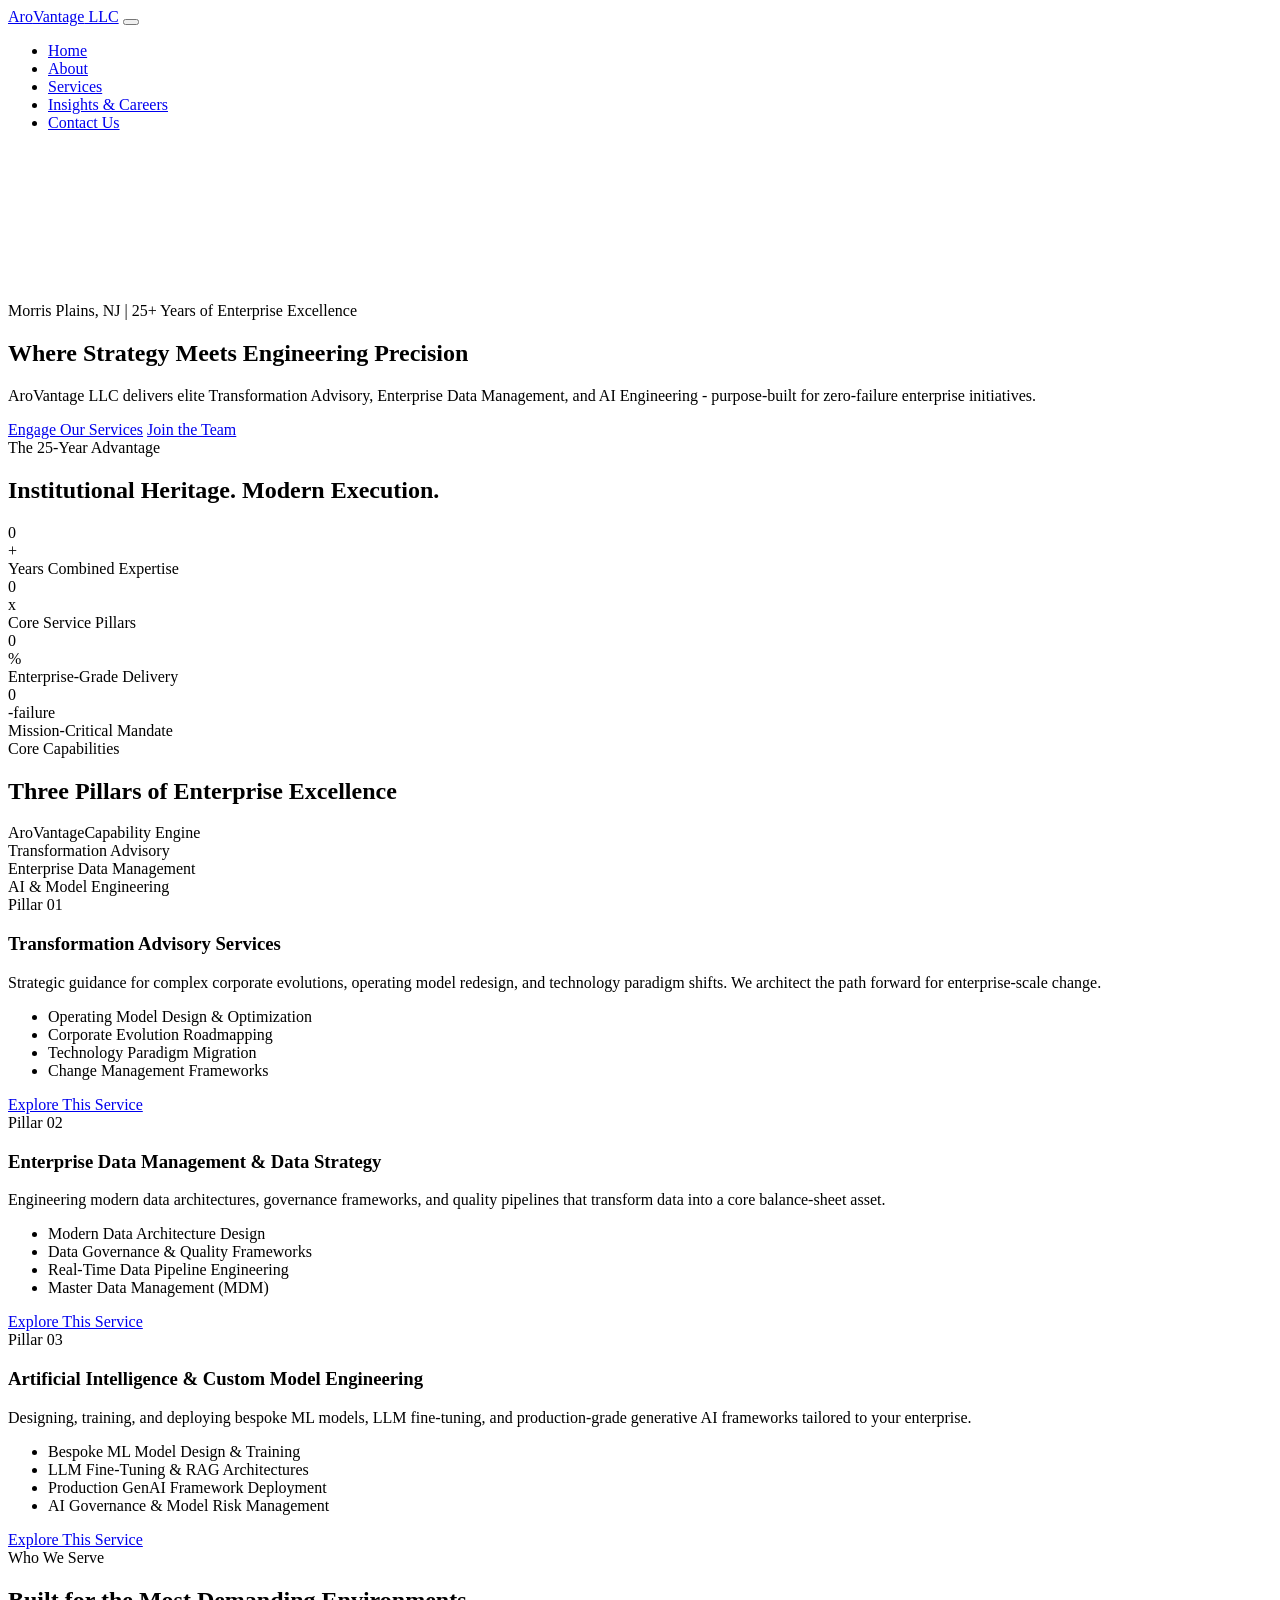
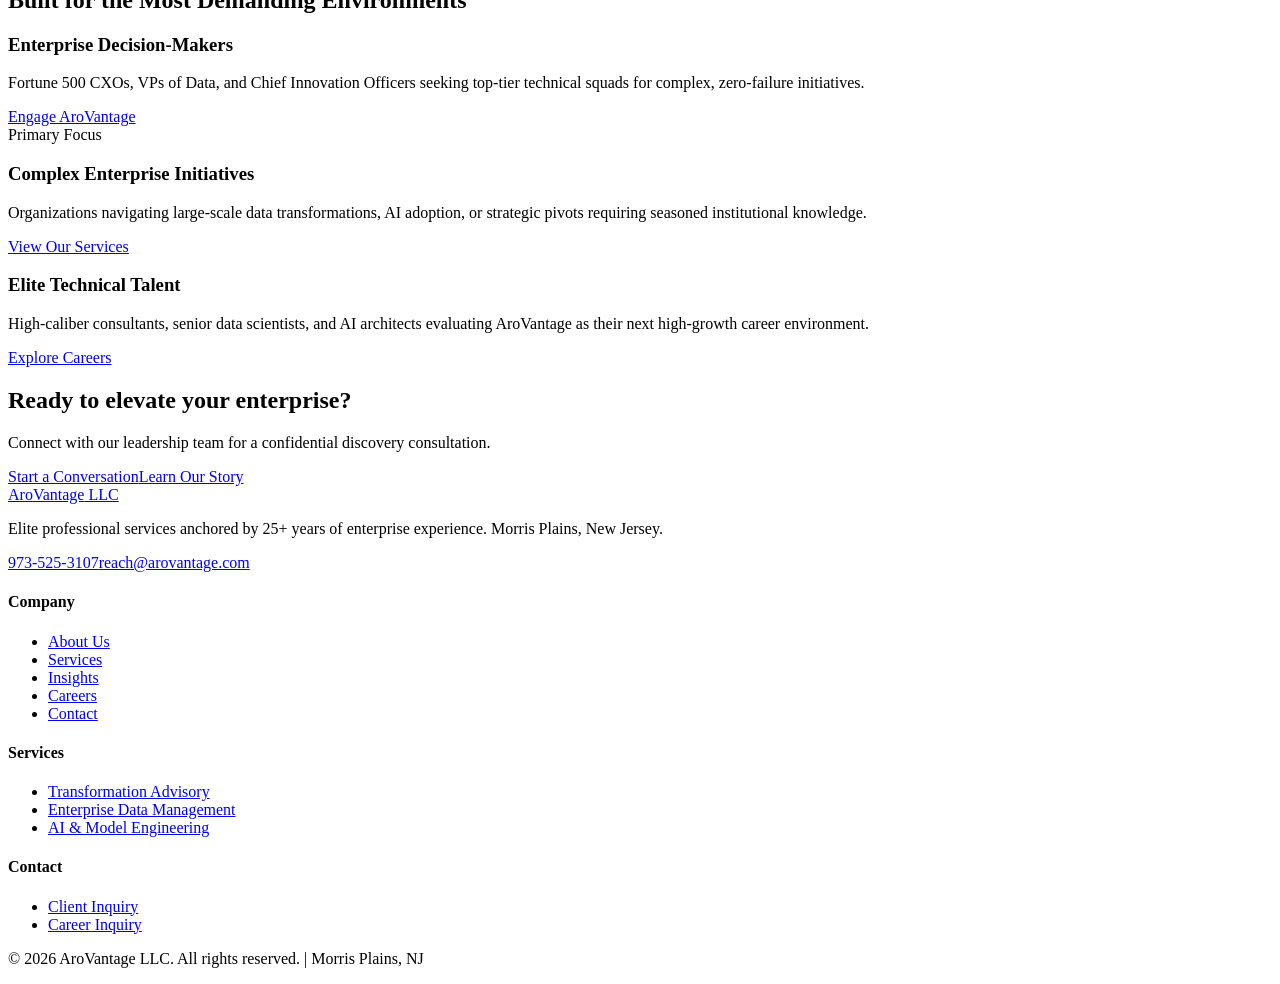
==== index.html @ 5c1a6169 "Create index.html" ====
<!DOCTYPE html>
<html lang="en">
<head>
<meta charset="UTF-8"/>
<meta name="viewport" content="width=device-width,initial-scale=1.0"/>
<title>AroVantage LLC | Transformation Advisory - Data Strategy - AI Engineering</title>
<meta name="description" content="AroVantage LLC - Elite professional services firm in Morris Plains, NJ. Transformation Advisory, Enterprise Data Management, and AI Engineering with 25+ years expertise."/>
<script type="application/ld+json">{"@context":"https://schema.org","@type":"ProfessionalService","name":"AroVantage LLC","url":"https://arovantage.com","telephone":"+1-973-525-3107","email":"reach@arovantage.com","address":{"@type":"PostalAddress","addressLocality":"Morris Plains","addressRegion":"NJ","addressCountry":"US"}}</script>
<link rel="preconnect" href="https://fonts.googleapis.com"/>
<link href="https://fonts.googleapis.com/css2?family=Inter:wght@300;400;500;600;700;800;900&family=Roboto:wght@300;400;500&display=swap" rel="stylesheet"/>
<link rel="stylesheet" href="css/style.css"/>
<link rel="stylesheet" href="css/animations.css"/>
</head>
<body>
<nav class="navbar" id="navbar">
<div class="nav-container">
<a href="index.html" class="nav-logo"><span class="logo-aro">Aro</span><span class="logo-vantage">Vantage</span><span class="logo-llc"> LLC</span></a>
<button class="nav-toggle" id="navToggle"><span></span><span></span><span></span></button>
<ul class="nav-menu" id="navMenu">
<li><a href="index.html" class="nav-link active">Home</a></li>
<li><a href="about.html" class="nav-link">About</a></li>
<li><a href="services.html" class="nav-link">Services</a></li>
<li><a href="insights.html" class="nav-link">Insights &amp; Careers</a></li>
<li><a href="contact.html" class="nav-link nav-cta">Contact Us</a></li>
</ul>
</div>
</nav>
<section class="hero" id="hero">
<canvas id="heroCanvas"></canvas>
<div class="hero-content">
<div class="hero-badge fade-in-up">Morris Plains, NJ | 25+ Years of Enterprise Excellence</div>
<h1 class="hero-title fade-in-up delay-1">Where <span class="accent">Strategy</span> Meets <span class="accent">Engineering</span> Precision</h1>
<p class="hero-subtitle fade-in-up delay-2">AroVantage LLC delivers elite Transformation Advisory, Enterprise Data Management, and AI Engineering - purpose-built for zero-failure enterprise initiatives.</p>
<div class="hero-ctas fade-in-up delay-3">
<a href="contact.html?type=client" class="btn btn-primary">Engage Our Services</a>
<a href="insights.html#careers" class="btn btn-secondary">Join the Team</a>
</div>
</div>
</section>
<section class="pedigree section-pad">
<div class="container">
<div class="section-label fade-in-up">The 25-Year Advantage</div>
<h2 class="section-title fade-in-up delay-1">Institutional Heritage. Modern Execution.</h2>
<div class="pedigree-grid">
<div class="pedigree-card fade-in-up delay-1"><div class="pedigree-number" data-target="25">0</div><div class="pedigree-unit">+</div><div class="pedigree-label">Years Combined Expertise</div></div>
<div class="pedigree-card fade-in-up delay-2"><div class="pedigree-number" data-target="3">0</div><div class="pedigree-unit">x</div><div class="pedigree-label">Core Service Pillars</div></div>
<div class="pedigree-card fade-in-up delay-3"><div class="pedigree-number" data-target="100">0</div><div class="pedigree-unit">%</div><div class="pedigree-label">Enterprise-Grade Delivery</div></div>
<div class="pedigree-card fade-in-up delay-4"><div class="pedigree-number" data-target="0">0</div><div class="pedigree-unit">-failure</div><div class="pedigree-label">Mission-Critical Mandate</div></div>
</div>
</div>
</section>
<section class="capability section-pad">
<div class="container">
<div class="section-label fade-in-up">Core Capabilities</div>
<h2 class="section-title fade-in-up delay-1">Three Pillars of <span class="accent">Enterprise Excellence</span></h2>
<div class="capability-wrapper">
<div class="capability-wheel" id="capabilityWheel">
<div class="wheel-center"><div class="wheel-center-text"><span class="wheel-center-label">AroVantage</span><span class="wheel-center-sub">Capability Engine</span></div></div>
<div class="wheel-segment" data-service="advisory"><div class="segment-label">Transformation Advisory</div></div>
<div class="wheel-segment" data-service="edm"><div class="segment-label">Enterprise Data Management</div></div>
<div class="wheel-segment" data-service="ai"><div class="segment-label">AI &amp; Model Engineering</div></div>
</div>
<div class="capability-details" id="capabilityDetails">
<div class="capability-detail active" data-service="advisory">
<div class="detail-tag">Pillar 01</div>
<h3>Transformation Advisory Services</h3>
<p>Strategic guidance for complex corporate evolutions, operating model redesign, and technology paradigm shifts. We architect the path forward for enterprise-scale change.</p>
<ul class="detail-list"><li>Operating Model Design &amp; Optimization</li><li>Corporate Evolution Roadmapping</li><li>Technology Paradigm Migration</li><li>Change Management Frameworks</li></ul>
<a href="services.html#advisory" class="detail-link">Explore This Service</a>
</div>
<div class="capability-detail" data-service="edm">
<div class="detail-tag">Pillar 02</div>
<h3>Enterprise Data Management &amp; Data Strategy</h3>
<p>Engineering modern data architectures, governance frameworks, and quality pipelines that transform data into a core balance-sheet asset.</p>
<ul class="detail-list"><li>Modern Data Architecture Design</li><li>Data Governance &amp; Quality Frameworks</li><li>Real-Time Data Pipeline Engineering</li><li>Master Data Management (MDM)</li></ul>
<a href="services.html#edm" class="detail-link">Explore This Service</a>
</div>
<div class="capability-detail" data-service="ai">
<div class="detail-tag">Pillar 03</div>
<h3>Artificial Intelligence &amp; Custom Model Engineering</h3>
<p>Designing, training, and deploying bespoke ML models, LLM fine-tuning, and production-grade generative AI frameworks tailored to your enterprise.</p>
<ul class="detail-list"><li>Bespoke ML Model Design &amp; Training</li><li>LLM Fine-Tuning &amp; RAG Architectures</li><li>Production GenAI Framework Deployment</li><li>AI Governance &amp; Model Risk Management</li></ul>
<a href="services.html#ai" class="detail-link">Explore This Service</a>
</div>
</div>
</div>
</div>
</section>
<section class="audience section-pad bg-dark">
<div class="container">
<div class="section-label light fade-in-up">Who We Serve</div>
<h2 class="section-title light fade-in-up delay-1">Built for the <span class="accent">Most Demanding</span> Environments</h2>
<div class="audience-grid">
<div class="audience-card fade-in-up delay-1"><h3>Enterprise Decision-Makers</h3><p>Fortune 500 CXOs, VPs of Data, and Chief Innovation Officers seeking top-tier technical squads for complex, zero-failure initiatives.</p><a href="contact.html?type=client" class="audience-link">Engage AroVantage</a></div>
<div class="audience-card featured fade-in-up delay-2"><div class="audience-badge">Primary Focus</div><h3>Complex Enterprise Initiatives</h3><p>Organizations navigating large-scale data transformations, AI adoption, or strategic pivots requiring seasoned institutional knowledge.</p><a href="services.html" class="audience-link">View Our Services</a></div>
<div class="audience-card fade-in-up delay-3"><h3>Elite Technical Talent</h3><p>High-caliber consultants, senior data scientists, and AI architects evaluating AroVantage as their next high-growth career environment.</p><a href="insights.html#careers" class="audience-link">Explore Careers</a></div>
</div>
</div>
</section>
<section class="cta-banner section-pad">
<div class="container">
<div class="cta-inner fade-in-up">
<div class="cta-text"><h2>Ready to elevate your enterprise?</h2><p>Connect with our leadership team for a confidential discovery consultation.</p></div>
<div class="cta-actions"><a href="contact.html" class="btn btn-primary">Start a Conversation</a><a href="about.html" class="btn btn-outline">Learn Our Story</a></div>
</div>
</div>
</section>
<footer class="footer">
<div class="container">
<div class="footer-grid">
<div class="footer-brand"><a href="index.html" class="nav-logo"><span class="logo-aro">Aro</span><span class="logo-vantage">Vantage</span><span class="logo-llc"> LLC</span></a><p>Elite professional services anchored by 25+ years of enterprise experience. Morris Plains, New Jersey.</p><div class="footer-contact"><a href="tel:+19735253107">973-525-3107</a><a href="mailto:reach@arovantage.com">reach@arovantage.com</a></div></div>
<div class="footer-nav"><h4>Company</h4><ul><li><a href="about.html">About Us</a></li><li><a href="services.html">Services</a></li><li><a href="insights.html">Insights</a></li><li><a href="insights.html#careers">Careers</a></li><li><a href="contact.html">Contact</a></li></ul></div>
<div class="footer-nav"><h4>Services</h4><ul><li><a href="services.html#advisory">Transformation Advisory</a></li><li><a href="services.html#edm">Enterprise Data Management</a></li><li><a href="services.html#ai">AI &amp; Model Engineering</a></li></ul></div>
<div class="footer-nav"><h4>Contact</h4><ul><li><a href="contact.html?type=client">Client Inquiry</a></li><li><a href="contact.html?type=career">Career Inquiry</a></li></ul></div>
</div>
<div class="footer-bottom"><p>&copy; 2026 AroVantage LLC. All rights reserved. | Morris Plains, NJ</p></div>
</div>
</footer>
<script src="js/canvas.js"></script>
<script src="js/main.js"></script>
</body>
</html>
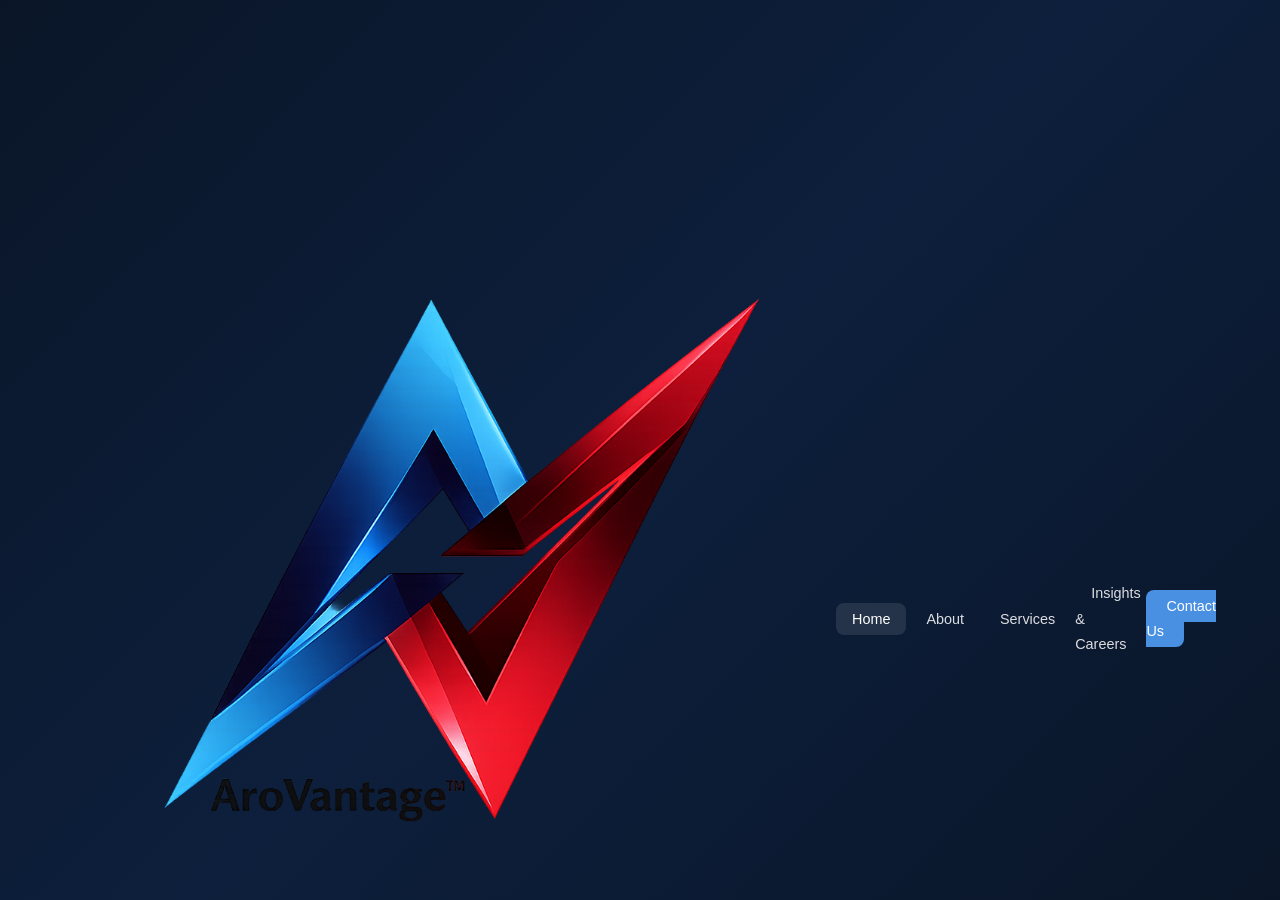
==== commit 1164e440: "Update index.html Add logo to header, remove LLC from nav" ====
--- a/index.html
+++ b/index.html
@@ -14,7 +14,7 @@
 <body>
 <nav class="navbar" id="navbar">
 <div class="nav-container">
-<a href="index.html" class="nav-logo"><span class="logo-aro">Aro</span><span class="logo-vantage">Vantage</span><span class="logo-llc"> LLC</span></a>
+<a href="index.html" class="nav-logo"><img src="logo.png" alt="AroVantage" class="nav-logo-img"><span class="logo-aro">Aro</span><span class="logo-vantage">Vantage</span></a>
 <button class="nav-toggle" id="navToggle"><span></span><span></span><span></span></button>
 <ul class="nav-menu" id="navMenu">
 <li><a href="index.html" class="nav-link active">Home</a></li>
@@ -34,89 +34,3 @@
 <div class="hero-ctas fade-in-up delay-3">
 <a href="contact.html?type=client" class="btn btn-primary">Engage Our Services</a>
 <a href="insights.html#careers" class="btn btn-secondary">Join the Team</a>
-</div>
-</div>
-</section>
-<section class="pedigree section-pad">
-<div class="container">
-<div class="section-label fade-in-up">The 25-Year Advantage</div>
-<h2 class="section-title fade-in-up delay-1">Institutional Heritage. Modern Execution.</h2>
-<div class="pedigree-grid">
-<div class="pedigree-card fade-in-up delay-1"><div class="pedigree-number" data-target="25">0</div><div class="pedigree-unit">+</div><div class="pedigree-label">Years Combined Expertise</div></div>
-<div class="pedigree-card fade-in-up delay-2"><div class="pedigree-number" data-target="3">0</div><div class="pedigree-unit">x</div><div class="pedigree-label">Core Service Pillars</div></div>
-<div class="pedigree-card fade-in-up delay-3"><div class="pedigree-number" data-target="100">0</div><div class="pedigree-unit">%</div><div class="pedigree-label">Enterprise-Grade Delivery</div></div>
-<div class="pedigree-card fade-in-up delay-4"><div class="pedigree-number" data-target="0">0</div><div class="pedigree-unit">-failure</div><div class="pedigree-label">Mission-Critical Mandate</div></div>
-</div>
-</div>
-</section>
-<section class="capability section-pad">
-<div class="container">
-<div class="section-label fade-in-up">Core Capabilities</div>
-<h2 class="section-title fade-in-up delay-1">Three Pillars of <span class="accent">Enterprise Excellence</span></h2>
-<div class="capability-wrapper">
-<div class="capability-wheel" id="capabilityWheel">
-<div class="wheel-center"><div class="wheel-center-text"><span class="wheel-center-label">AroVantage</span><span class="wheel-center-sub">Capability Engine</span></div></div>
-<div class="wheel-segment" data-service="advisory"><div class="segment-label">Transformation Advisory</div></div>
-<div class="wheel-segment" data-service="edm"><div class="segment-label">Enterprise Data Management</div></div>
-<div class="wheel-segment" data-service="ai"><div class="segment-label">AI &amp; Model Engineering</div></div>
-</div>
-<div class="capability-details" id="capabilityDetails">
-<div class="capability-detail active" data-service="advisory">
-<div class="detail-tag">Pillar 01</div>
-<h3>Transformation Advisory Services</h3>
-<p>Strategic guidance for complex corporate evolutions, operating model redesign, and technology paradigm shifts. We architect the path forward for enterprise-scale change.</p>
-<ul class="detail-list"><li>Operating Model Design &amp; Optimization</li><li>Corporate Evolution Roadmapping</li><li>Technology Paradigm Migration</li><li>Change Management Frameworks</li></ul>
-<a href="services.html#advisory" class="detail-link">Explore This Service</a>
-</div>
-<div class="capability-detail" data-service="edm">
-<div class="detail-tag">Pillar 02</div>
-<h3>Enterprise Data Management &amp; Data Strategy</h3>
-<p>Engineering modern data architectures, governance frameworks, and quality pipelines that transform data into a core balance-sheet asset.</p>
-<ul class="detail-list"><li>Modern Data Architecture Design</li><li>Data Governance &amp; Quality Frameworks</li><li>Real-Time Data Pipeline Engineering</li><li>Master Data Management (MDM)</li></ul>
-<a href="services.html#edm" class="detail-link">Explore This Service</a>
-</div>
-<div class="capability-detail" data-service="ai">
-<div class="detail-tag">Pillar 03</div>
-<h3>Artificial Intelligence &amp; Custom Model Engineering</h3>
-<p>Designing, training, and deploying bespoke ML models, LLM fine-tuning, and production-grade generative AI frameworks tailored to your enterprise.</p>
-<ul class="detail-list"><li>Bespoke ML Model Design &amp; Training</li><li>LLM Fine-Tuning &amp; RAG Architectures</li><li>Production GenAI Framework Deployment</li><li>AI Governance &amp; Model Risk Management</li></ul>
-<a href="services.html#ai" class="detail-link">Explore This Service</a>
-</div>
-</div>
-</div>
-</div>
-</section>
-<section class="audience section-pad bg-dark">
-<div class="container">
-<div class="section-label light fade-in-up">Who We Serve</div>
-<h2 class="section-title light fade-in-up delay-1">Built for the <span class="accent">Most Demanding</span> Environments</h2>
-<div class="audience-grid">
-<div class="audience-card fade-in-up delay-1"><h3>Enterprise Decision-Makers</h3><p>Fortune 500 CXOs, VPs of Data, and Chief Innovation Officers seeking top-tier technical squads for complex, zero-failure initiatives.</p><a href="contact.html?type=client" class="audience-link">Engage AroVantage</a></div>
-<div class="audience-card featured fade-in-up delay-2"><div class="audience-badge">Primary Focus</div><h3>Complex Enterprise Initiatives</h3><p>Organizations navigating large-scale data transformations, AI adoption, or strategic pivots requiring seasoned institutional knowledge.</p><a href="services.html" class="audience-link">View Our Services</a></div>
-<div class="audience-card fade-in-up delay-3"><h3>Elite Technical Talent</h3><p>High-caliber consultants, senior data scientists, and AI architects evaluating AroVantage as their next high-growth career environment.</p><a href="insights.html#careers" class="audience-link">Explore Careers</a></div>
-</div>
-</div>
-</section>
-<section class="cta-banner section-pad">
-<div class="container">
-<div class="cta-inner fade-in-up">
-<div class="cta-text"><h2>Ready to elevate your enterprise?</h2><p>Connect with our leadership team for a confidential discovery consultation.</p></div>
-<div class="cta-actions"><a href="contact.html" class="btn btn-primary">Start a Conversation</a><a href="about.html" class="btn btn-outline">Learn Our Story</a></div>
-</div>
-</div>
-</section>
-<footer class="footer">
-<div class="container">
-<div class="footer-grid">
-<div class="footer-brand"><a href="index.html" class="nav-logo"><span class="logo-aro">Aro</span><span class="logo-vantage">Vantage</span><span class="logo-llc"> LLC</span></a><p>Elite professional services anchored by 25+ years of enterprise experience. Morris Plains, New Jersey.</p><div class="footer-contact"><a href="tel:+19735253107">973-525-3107</a><a href="mailto:reach@arovantage.com">reach@arovantage.com</a></div></div>
-<div class="footer-nav"><h4>Company</h4><ul><li><a href="about.html">About Us</a></li><li><a href="services.html">Services</a></li><li><a href="insights.html">Insights</a></li><li><a href="insights.html#careers">Careers</a></li><li><a href="contact.html">Contact</a></li></ul></div>
-<div class="footer-nav"><h4>Services</h4><ul><li><a href="services.html#advisory">Transformation Advisory</a></li><li><a href="services.html#edm">Enterprise Data Management</a></li><li><a href="services.html#ai">AI &amp; Model Engineering</a></li></ul></div>
-<div class="footer-nav"><h4>Contact</h4><ul><li><a href="contact.html?type=client">Client Inquiry</a></li><li><a href="contact.html?type=career">Career Inquiry</a></li></ul></div>
-</div>
-<div class="footer-bottom"><p>&copy; 2026 AroVantage LLC. All rights reserved. | Morris Plains, NJ</p></div>
-</div>
-</footer>
-<script src="js/canvas.js"></script>
-<script src="js/main.js"></script>
-</body>
-</html>
--- a/css/style.css
+++ b/css/style.css
@@ -0,0 +1,236 @@
+:root{--navy:#003366;--accent:#4A90E2;--cyan:#00A8B5;--white:#ffffff;--ice:#F4F6F9;--dark:#0a1628;--text:#1a2332;--text-light:#6b7a99;--border:#e1e8f0;--shadow:0 4px 24px rgba(0,51,102,0.08);--shadow-lg:0 16px 48px rgba(0,51,102,0.16);--radius:8px;--radius-lg:16px;--transition:all 0.3s cubic-bezier(0.4,0,0.2,1);}
+*,*::before,*::after{box-sizing:border-box;margin:0;padding:0;}
+html{scroll-behavior:smooth;font-size:16px;}
+body{font-family:'Roboto','Open Sans',sans-serif;color:var(--text);background:var(--white);line-height:1.6;overflow-x:hidden;}
+h1,h2,h3,h4,h5{font-family:'Inter','Helvetica Neue',sans-serif;font-weight:700;line-height:1.2;color:var(--navy);}
+h1{font-size:clamp(2.4rem,5vw,4rem);font-weight:800;}
+h2{font-size:clamp(1.8rem,3.5vw,2.8rem);}
+h3{font-size:clamp(1.2rem,2.5vw,1.6rem);}
+h4{font-size:1.1rem;font-weight:600;}
+p{color:var(--text-light);line-height:1.75;margin-bottom:1rem;}
+a{text-decoration:none;color:var(--accent);transition:var(--transition);}
+a:hover{color:var(--cyan);}
+img{max-width:100%;height:auto;}
+.container{max-width:1200px;margin:0 auto;padding:0 1.5rem;}
+.section-pad{padding:5rem 0;}
+.section-label{font-family:'Inter',sans-serif;font-size:0.75rem;font-weight:600;letter-spacing:0.15em;text-transform:uppercase;color:var(--accent);margin-bottom:0.75rem;}
+.section-label.light{color:var(--cyan);}
+.section-title{margin-bottom:3rem;color:var(--navy);}
+.section-title.light{color:var(--white);}
+.accent{color:var(--accent);}
+.bg-dark{background:var(--dark);}
+.bg-light{background:var(--ice);}
+.btn{display:inline-flex;align-items:center;gap:0.5rem;padding:0.875rem 2rem;border-radius:var(--radius);font-family:'Inter',sans-serif;font-weight:600;font-size:0.95rem;cursor:pointer;transition:var(--transition);border:2px solid transparent;text-decoration:none;}
+.btn-primary{background:var(--accent);color:var(--white);border-color:var(--accent);}
+.btn-primary:hover{background:#3a80d2;border-color:#3a80d2;color:var(--white);transform:translateY(-2px);box-shadow:0 8px 24px rgba(74,144,226,0.35);}
+.btn-secondary{background:transparent;color:var(--white);border-color:rgba(255,255,255,0.4);}
+.btn-secondary:hover{background:rgba(255,255,255,0.1);border-color:var(--white);color:var(--white);}
+.btn-outline{background:transparent;color:var(--navy);border-color:var(--navy);}
+.btn-outline:hover{background:var(--navy);color:var(--white);}
+.btn-sm{padding:0.5rem 1rem;font-size:0.85rem;}
+.navbar{position:fixed;top:0;left:0;right:0;z-index:1000;padding:1rem 0;transition:var(--transition);background:transparent;}
+.navbar.scrolled{background:rgba(255,255,255,0.97);backdrop-filter:blur(20px);box-shadow:0 1px 0 var(--border),var(--shadow);}
+.navbar.scrolled .nav-link{color:var(--navy);}
+.navbar.scrolled .nav-logo .logo-aro{color:var(--navy);}
+.navbar.scrolled .nav-logo .logo-vantage{color:var(--accent);}
+.nav-container{max-width:1200px;margin:0 auto;padding:0 1.5rem;display:flex;align-items:center;justify-content:space-between;}
+.nav-logo{font-family:'Inter',sans-serif;font-size:1.4rem;font-weight:800;letter-spacing:-0.02em;}
+.logo-aro{color:var(--white);}
+.logo-vantage{color:var(--cyan);}
+.logo-llc{color:rgba(255,255,255,0.6);font-size:0.75rem;font-weight:400;}
+.navbar.scrolled .logo-llc{color:var(--text-light);}
+.nav-menu{display:flex;list-style:none;align-items:center;gap:0.25rem;}
+.nav-link{padding:0.5rem 1rem;font-family:'Inter',sans-serif;font-size:0.9rem;font-weight:500;color:rgba(255,255,255,0.85);border-radius:var(--radius);transition:var(--transition);}
+.nav-link:hover,.nav-link.active{color:var(--white);background:rgba(255,255,255,0.1);}
+.navbar.scrolled .nav-link:hover,.navbar.scrolled .nav-link.active{color:var(--navy);background:var(--ice);}
+.nav-cta{background:var(--accent)!important;color:var(--white)!important;padding:0.5rem 1.25rem!important;}
+.nav-cta:hover{background:#3a80d2!important;transform:none;}
+.nav-toggle{display:none;flex-direction:column;gap:5px;background:none;border:none;cursor:pointer;padding:4px;}
+.nav-toggle span{display:block;width:24px;height:2px;background:var(--white);transition:var(--transition);}
+.navbar.scrolled .nav-toggle span{background:var(--navy);}
+.hero{position:relative;min-height:100vh;display:flex;align-items:center;justify-content:center;overflow:hidden;background:linear-gradient(135deg,var(--dark) 0%,#0d1f3c 50%,var(--dark) 100%);}
+#heroCanvas{position:absolute;top:0;left:0;width:100%;height:100%;opacity:0.6;}
+.hero-content{position:relative;z-index:2;text-align:center;max-width:800px;padding:2rem 1.5rem;margin:0 auto;}
+.hero-badge{display:inline-block;background:rgba(74,144,226,0.15);border:1px solid rgba(74,144,226,0.3);color:var(--cyan);padding:0.4rem 1.2rem;border-radius:100px;font-family:'Inter',sans-serif;font-size:0.8rem;font-weight:500;letter-spacing:0.08em;margin-bottom:1.5rem;}
+.hero-title{color:var(--white);margin-bottom:1.5rem;font-size:clamp(2.8rem,6vw,4.5rem);}
+.hero-subtitle{color:rgba(255,255,255,0.75);font-size:1.15rem;max-width:600px;margin:0 auto 2.5rem;line-height:1.7;}
+.hero-ctas{display:flex;gap:1rem;justify-content:center;flex-wrap:wrap;}
+.hero-scroll-indicator{position:absolute;bottom:2rem;left:50%;transform:translateX(-50%);text-align:center;color:rgba(255,255,255,0.4);font-size:0.75rem;font-family:'Inter',sans-serif;letter-spacing:0.1em;}
+.scroll-line{width:1px;height:40px;background:linear-gradient(to bottom,rgba(255,255,255,0.4),transparent);margin:0.5rem auto 0;animation:scrollPulse 2s ease-in-out infinite;}
+@keyframes scrollPulse{0%,100%{opacity:0.4;transform:scaleY(1);}50%{opacity:1;transform:scaleY(1.2);}}
+.page-hero{background:linear-gradient(135deg,var(--dark) 0%,#0d1f3c 100%);min-height:45vh;display:flex;align-items:center;justify-content:center;text-align:center;padding:8rem 1.5rem 4rem;}
+.page-hero.short{min-height:35vh;}
+.page-hero-content h1{color:var(--white);margin-bottom:1rem;}
+.page-hero-content p{color:rgba(255,255,255,0.7);font-size:1.1rem;max-width:600px;margin:0 auto;}
+.pedigree-grid{display:grid;grid-template-columns:repeat(4,1fr);gap:1.5rem;margin-top:3rem;}
+.pedigree-card{background:var(--white);border:1px solid var(--border);border-radius:var(--radius-lg);padding:2rem;text-align:center;box-shadow:var(--shadow);transition:var(--transition);}
+.pedigree-card:hover{transform:translateY(-4px);box-shadow:var(--shadow-lg);border-color:var(--accent);}
+.pedigree-number{font-family:'Inter',sans-serif;font-size:3rem;font-weight:900;color:var(--navy);line-height:1;}
+.pedigree-unit{font-size:1.2rem;font-weight:700;color:var(--accent);margin-bottom:0.5rem;}
+.pedigree-label{font-size:0.85rem;color:var(--text-light);font-weight:500;}
+.capability-wrapper{display:grid;grid-template-columns:1fr 1fr;gap:4rem;align-items:center;margin-top:3rem;}
+.capability-wheel{position:relative;width:320px;height:320px;margin:0 auto;}
+.wheel-center{position:absolute;top:50%;left:50%;transform:translate(-50%,-50%);width:130px;height:130px;background:var(--navy);border-radius:50%;display:flex;align-items:center;justify-content:center;text-align:center;z-index:10;box-shadow:0 0 0 8px rgba(0,51,102,0.1);}
+.wheel-center-label{display:block;color:var(--white);font-family:'Inter',sans-serif;font-size:0.9rem;font-weight:700;}
+.wheel-center-sub{display:block;color:var(--cyan);font-size:0.65rem;font-weight:500;margin-top:2px;}
+.wheel-segment{position:absolute;width:100px;height:100px;background:var(--ice);border:2px solid var(--border);border-radius:var(--radius-lg);display:flex;flex-direction:column;align-items:center;justify-content:center;text-align:center;padding:0.75rem;cursor:pointer;transition:var(--transition);}
+.wheel-segment:nth-child(2){top:0;left:50%;transform:translateX(-50%);}
+.wheel-segment:nth-child(3){bottom:20px;left:0;}
+.wheel-segment:nth-child(4){bottom:20px;right:0;}
+.wheel-segment:hover,.wheel-segment.active{background:var(--navy);border-color:var(--accent);box-shadow:0 0 24px rgba(74,144,226,0.3);}
+.wheel-segment:hover .segment-label,.wheel-segment.active .segment-label{color:var(--white);}
+.segment-label{font-family:'Inter',sans-serif;font-size:0.7rem;font-weight:600;color:var(--navy);line-height:1.3;}
+.capability-detail{display:none;}
+.capability-detail.active{display:block;}
+.detail-tag{font-size:0.75rem;font-weight:600;color:var(--accent);letter-spacing:0.1em;text-transform:uppercase;margin-bottom:0.5rem;}
+.detail-list{list-style:none;margin:1rem 0;padding:0;}
+.detail-list li{padding:0.4rem 0;padding-left:1.2rem;position:relative;font-size:0.9rem;color:var(--text-light);}
+.detail-list li::before{content:"";position:absolute;left:0;top:0.6rem;width:6px;height:6px;border-radius:50%;background:var(--accent);}
+.detail-link{display:inline-flex;align-items:center;gap:0.4rem;color:var(--accent);font-weight:600;font-size:0.9rem;margin-top:1rem;}
+.audience-grid{display:grid;grid-template-columns:repeat(3,1fr);gap:1.5rem;margin-top:3rem;}
+.audience-card{background:rgba(255,255,255,0.05);border:1px solid rgba(255,255,255,0.1);border-radius:var(--radius-lg);padding:2rem;transition:var(--transition);position:relative;}
+.audience-card:hover{background:rgba(255,255,255,0.08);border-color:rgba(74,144,226,0.4);transform:translateY(-4px);}
+.audience-card.featured{background:rgba(74,144,226,0.1);border-color:var(--accent);}
+.audience-badge{position:absolute;top:-12px;left:50%;transform:translateX(-50%);background:var(--accent);color:var(--white);font-size:0.7rem;font-weight:700;padding:0.25rem 0.75rem;border-radius:100px;white-space:nowrap;}
+.audience-card h3{color:var(--white);margin-bottom:0.75rem;font-size:1.15rem;}
+.audience-card p{color:rgba(255,255,255,0.65);}
+.audience-link{color:var(--cyan);font-size:0.9rem;font-weight:600;display:inline-block;margin-top:1rem;}
+.audience-icon{margin-bottom:1rem;color:var(--accent);}
+.cta-banner{background:linear-gradient(135deg,var(--ice) 0%,#e8f0fb 100%);}
+.cta-inner{display:flex;align-items:center;justify-content:space-between;gap:2rem;flex-wrap:wrap;}
+.cta-text h2{color:var(--navy);margin-bottom:0.5rem;}
+.cta-text p{color:var(--text-light);margin:0;}
+.cta-actions{display:flex;gap:1rem;flex-shrink:0;flex-wrap:wrap;}
+.about-narrative{display:grid;grid-template-columns:1.2fr 1fr;gap:4rem;align-items:center;}
+.narrative-content h2{margin-bottom:1.5rem;}
+.heritage-matrix{display:grid;grid-template-columns:1fr 1fr;gap:1rem;}
+.heritage-item{background:var(--navy);border-radius:var(--radius-lg);padding:1.5rem;text-align:center;}
+.heritage-year{font-family:'Inter',sans-serif;font-size:1.8rem;font-weight:900;color:var(--white);}
+.heritage-desc{font-size:0.8rem;color:rgba(255,255,255,0.65);margin-top:0.25rem;}
+.timeline{position:relative;padding-left:2rem;}
+.timeline::before{content:"";position:absolute;left:8px;top:0;bottom:0;width:2px;background:linear-gradient(to bottom,var(--accent),transparent);}
+.timeline-item{position:relative;padding-bottom:2.5rem;}
+.timeline-marker{position:absolute;left:-2rem;top:4px;width:16px;height:16px;border-radius:50%;background:var(--border);border:3px solid var(--white);box-shadow:0 0 0 3px var(--border);}
+.timeline-marker.active{background:var(--accent);box-shadow:0 0 0 3px rgba(74,144,226,0.2);}
+.timeline-period{font-size:0.75rem;font-weight:600;color:var(--accent);letter-spacing:0.1em;text-transform:uppercase;margin-bottom:0.25rem;}
+.timeline-content h3{margin-bottom:0.5rem;}
+.values-grid{display:grid;grid-template-columns:repeat(2,1fr);gap:1.5rem;margin-top:3rem;}
+.value-card{background:var(--white);border:1px solid var(--border);border-radius:var(--radius-lg);padding:2rem;transition:var(--transition);}
+.value-card:hover{box-shadow:var(--shadow-lg);border-color:var(--accent);transform:translateY(-3px);}
+.value-icon{color:var(--accent);margin-bottom:1rem;}
+.value-card h3{margin-bottom:0.75rem;}
+.services-tabs{margin-top:2rem;}
+.tab-nav{display:flex;gap:0;border-bottom:2px solid var(--border);margin-bottom:3rem;}
+.tab-btn{background:none;border:none;padding:1rem 1.5rem;font-family:'Inter',sans-serif;font-size:0.9rem;font-weight:600;color:var(--text-light);cursor:pointer;border-bottom:3px solid transparent;margin-bottom:-2px;transition:var(--transition);display:flex;align-items:center;gap:0.75rem;}
+.tab-btn:hover{color:var(--navy);}
+.tab-btn.active{color:var(--navy);border-bottom-color:var(--accent);}
+.tab-num{font-size:0.7rem;color:var(--accent);font-weight:700;}
+.tab-panel{display:none;}
+.tab-panel.active{display:block;}
+.service-detail-layout{display:grid;grid-template-columns:1.2fr 0.8fr;gap:4rem;align-items:start;}
+.service-tag{font-size:0.75rem;font-weight:600;color:var(--accent);letter-spacing:0.1em;text-transform:uppercase;margin-bottom:0.5rem;}
+.service-lead{font-size:1.1rem;color:var(--text);line-height:1.7;margin-bottom:1.5rem;}
+.offerings-grid{display:grid;grid-template-columns:1fr 1fr;gap:1.25rem;margin-top:1rem;}
+.offering-item{background:var(--ice);border-radius:var(--radius);padding:1.25rem;}
+.offering-item h4{margin-bottom:0.4rem;font-size:0.95rem;}
+.offering-item p{font-size:0.85rem;margin:0;}
+.tech-diagram{background:var(--navy);border-radius:var(--radius-lg);padding:2rem;color:var(--white);}
+.diagram-title{font-family:'Inter',sans-serif;font-size:0.75rem;font-weight:600;letter-spacing:0.1em;text-transform:uppercase;color:var(--cyan);margin-bottom:1.5rem;}
+.flow-node{background:rgba(255,255,255,0.1);border:1px solid rgba(255,255,255,0.2);border-radius:var(--radius);padding:0.75rem 1rem;text-align:center;font-size:0.85rem;font-weight:600;margin:0.5rem 0;}
+.flow-node.accent{background:rgba(74,144,226,0.3);border-color:var(--accent);}
+.flow-row{display:flex;gap:0.5rem;align-items:center;}
+.flow-arrow{text-align:center;color:var(--cyan);font-size:0.8rem;padding:0.25rem 0;}
+.flow-connector{flex:1;height:1px;background:rgba(255,255,255,0.2);}
+.stack-layers{display:flex;flex-direction:column;gap:0.5rem;}
+.stack-layer{background:rgba(255,255,255,0.08);border-radius:var(--radius);padding:0.75rem;}
+.stack-layer.accent{background:rgba(74,144,226,0.2);border:1px solid rgba(74,144,226,0.4);}
+.stack-arrow{text-align:center;color:var(--cyan);font-size:0.75rem;padding:0.2rem 0;}
+.layer-label{display:block;font-size:0.7rem;font-weight:600;color:var(--cyan);letter-spacing:0.1em;text-transform:uppercase;margin-bottom:0.4rem;}
+.layer-items{display:flex;gap:0.5rem;flex-wrap:wrap;}
+.layer-items span{background:rgba(255,255,255,0.1);padding:0.2rem 0.5rem;border-radius:4px;font-size:0.75rem;}
+.ai-pipeline{display:flex;flex-direction:column;gap:0.3rem;}
+.pipeline-node{background:rgba(255,255,255,0.08);border-radius:var(--radius);padding:0.6rem 0.75rem;font-size:0.8rem;font-weight:600;}
+.pipeline-node.accent{background:rgba(74,144,226,0.3);border:1px solid var(--accent);}
+.pipeline-node span{display:block;font-size:0.7rem;font-weight:400;color:rgba(255,255,255,0.6);margin-top:1px;}
+.pipeline-arrow{color:var(--cyan);font-size:0.7rem;padding:0.1rem 0.75rem;}
+.pipeline-loop{margin-top:0.75rem;text-align:center;font-size:0.7rem;color:var(--cyan);border-top:1px solid rgba(255,255,255,0.15);padding-top:0.75rem;}
+.tech-matrix{display:grid;grid-template-columns:repeat(2,1fr);gap:1.5rem;margin-top:3rem;}
+.tech-category{background:rgba(255,255,255,0.04);border:1px solid rgba(255,255,255,0.1);border-radius:var(--radius-lg);padding:1.5rem;}
+.tech-category-label{font-family:'Inter',sans-serif;font-size:0.75rem;font-weight:600;color:var(--cyan);letter-spacing:0.1em;text-transform:uppercase;margin-bottom:1rem;}
+.tech-tags{display:flex;flex-wrap:wrap;gap:0.5rem;}
+.tech-tags span{background:rgba(255,255,255,0.08);color:rgba(255,255,255,0.8);padding:0.3rem 0.75rem;border-radius:100px;font-size:0.8rem;border:1px solid rgba(255,255,255,0.12);}
+.insights-toggle{display:flex;gap:0;background:var(--ice);border-radius:var(--radius);padding:4px;margin-bottom:3rem;width:fit-content;}
+.toggle-btn{background:none;border:none;padding:0.6rem 1.5rem;font-family:'Inter',sans-serif;font-size:0.9rem;font-weight:600;color:var(--text-light);cursor:pointer;border-radius:6px;transition:var(--transition);}
+.toggle-btn.active{background:var(--white);color:var(--navy);box-shadow:var(--shadow);}
+.content-panel{display:none;}
+.content-panel.active{display:block;}
+.insights-grid{display:grid;grid-template-columns:repeat(2,1fr);gap:1.5rem;}
+.insight-card{background:var(--white);border:1px solid var(--border);border-radius:var(--radius-lg);padding:2rem;transition:var(--transition);}
+.insight-card:hover{box-shadow:var(--shadow-lg);border-color:var(--accent);transform:translateY(-3px);}
+.insight-card.featured{grid-column:span 2;background:var(--navy);}
+.insight-card.featured h2{color:var(--white);font-size:1.5rem;}
+.insight-card.featured p{color:rgba(255,255,255,0.7);}
+.insight-meta{display:flex;gap:1rem;margin-bottom:1rem;align-items:center;}
+.insight-category{font-size:0.75rem;font-weight:600;color:var(--accent);letter-spacing:0.1em;text-transform:uppercase;}
+.insight-card.featured .insight-category{color:var(--cyan);}
+.insight-date{font-size:0.8rem;color:var(--text-light);}
+.insight-card.featured .insight-date{color:rgba(255,255,255,0.4);}
+.insight-link{display:inline-flex;align-items:center;gap:0.4rem;color:var(--accent);font-weight:600;font-size:0.9rem;margin-top:1rem;}
+.insight-card.featured .insight-link{color:var(--cyan);}
+.careers-intro{margin-bottom:3rem;}
+.culture-pillars{display:grid;grid-template-columns:repeat(3,1fr);gap:1.5rem;margin-bottom:3rem;}
+.culture-pill{background:var(--ice);border-radius:var(--radius-lg);padding:1.5rem;}
+.culture-pill h4{margin-bottom:0.5rem;}
+.open-roles h3{margin-bottom:1.5rem;}
+.roles-grid{display:grid;grid-template-columns:repeat(2,1fr);gap:1.5rem;}
+.role-card{background:var(--white);border:1px solid var(--border);border-radius:var(--radius-lg);padding:1.5rem;transition:var(--transition);}
+.role-card:hover{box-shadow:var(--shadow);border-color:var(--accent);}
+.role-header{display:flex;justify-content:space-between;align-items:flex-start;margin-bottom:0.75rem;gap:0.5rem;}
+.role-title{font-family:'Inter',sans-serif;font-weight:700;color:var(--navy);}
+.role-type{font-size:0.75rem;color:var(--text-light);white-space:nowrap;}
+.role-tags{display:flex;flex-wrap:wrap;gap:0.4rem;margin:0.75rem 0;}
+.role-tags span{background:var(--ice);color:var(--navy);padding:0.2rem 0.6rem;border-radius:4px;font-size:0.75rem;font-weight:500;}
+.contact-layout{display:grid;grid-template-columns:1.4fr 1fr;gap:4rem;align-items:start;}
+.form-type-selector{display:flex;gap:0;background:var(--ice);border-radius:var(--radius);padding:4px;margin-bottom:2rem;}
+.form-type-btn{flex:1;background:none;border:none;padding:0.6rem 1rem;font-family:'Inter',sans-serif;font-size:0.85rem;font-weight:600;color:var(--text-light);cursor:pointer;border-radius:6px;transition:var(--transition);display:flex;align-items:center;justify-content:center;gap:0.5rem;}
+.form-type-btn.active{background:var(--white);color:var(--navy);box-shadow:var(--shadow);}
+.form-row{display:grid;grid-template-columns:1fr 1fr;gap:1rem;}
+.form-group{margin-bottom:1.25rem;}
+.form-group label{display:block;font-family:'Inter',sans-serif;font-size:0.85rem;font-weight:600;color:var(--navy);margin-bottom:0.4rem;}
+.form-group input,.form-group select,.form-group textarea{width:100%;padding:0.75rem 1rem;border:1.5px solid var(--border);border-radius:var(--radius);font-family:'Roboto',sans-serif;font-size:0.95rem;color:var(--text);background:var(--white);transition:var(--transition);outline:none;}
+.form-group input:focus,.form-group select:focus,.form-group textarea:focus{border-color:var(--accent);box-shadow:0 0 0 3px rgba(74,144,226,0.1);}
+.form-group textarea{resize:vertical;min-height:120px;}
+.field-error{display:block;font-size:0.8rem;color:#e53e3e;margin-top:0.25rem;}
+.form-footer{display:flex;justify-content:space-between;align-items:center;gap:1rem;margin-top:0.5rem;}
+.form-privacy{font-size:0.8rem;color:var(--text-light);display:flex;align-items:flex-start;gap:0.4rem;}
+.btn-submit{white-space:nowrap;}
+.form-success{text-align:center;padding:3rem 2rem;background:rgba(74,144,226,0.05);border-radius:var(--radius-lg);border:1px solid rgba(74,144,226,0.2);}
+.form-success h3{color:var(--navy);margin-bottom:0.5rem;}
+.contact-info-card{background:var(--navy);border-radius:var(--radius-lg);padding:2rem;margin-bottom:1.5rem;}
+.contact-info-card h3{color:var(--white);margin-bottom:1.5rem;}
+.contact-detail{display:flex;gap:0.75rem;margin-bottom:1.25rem;}
+.contact-detail-label{font-size:0.75rem;font-weight:600;color:rgba(255,255,255,0.5);text-transform:uppercase;letter-spacing:0.1em;margin-bottom:0.2rem;}
+.contact-detail-value{color:var(--white);font-weight:500;}
+a.contact-detail-value:hover{color:var(--cyan);}
+.contact-detail-icon{color:var(--cyan);flex-shrink:0;margin-top:2px;}
+.map-container{border-radius:var(--radius-lg);overflow:hidden;margin-bottom:1.5rem;}
+.response-promise{background:var(--ice);border-radius:var(--radius);padding:1rem 1.25rem;font-size:0.85rem;color:var(--text-light);display:flex;align-items:center;gap:0.5rem;}
+.response-promise svg{color:var(--accent);flex-shrink:0;}
+.footer{background:var(--dark);padding:4rem 0 2rem;}
+.footer-grid{display:grid;grid-template-columns:1.5fr 1fr 1fr 1fr;gap:3rem;margin-bottom:3rem;}
+.footer-brand .nav-logo{margin-bottom:1rem;display:inline-block;}
+.footer-brand p{color:rgba(255,255,255,0.5);font-size:0.85rem;line-height:1.6;margin-bottom:1.5rem;}
+.footer-contact{display:flex;flex-direction:column;gap:0.4rem;}
+.footer-contact a{color:rgba(255,255,255,0.6);font-size:0.9rem;transition:var(--transition);}
+.footer-contact a:hover{color:var(--cyan);}
+.footer-nav h4{color:rgba(255,255,255,0.4);font-size:0.7rem;font-weight:700;letter-spacing:0.15em;text-transform:uppercase;margin-bottom:1.25rem;}
+.footer-nav ul{list-style:none;}
+.footer-nav ul li{margin-bottom:0.6rem;}
+.footer-nav ul a{color:rgba(255,255,255,0.55);font-size:0.875rem;transition:var(--transition);}
+.footer-nav ul a:hover{color:var(--white);}
+.footer-location{display:flex;align-items:center;gap:0.4rem;color:rgba(255,255,255,0.4);font-size:0.8rem;margin-top:1rem;}
+.footer-location svg{color:var(--cyan);}
+.footer-bottom{border-top:1px solid rgba(255,255,255,0.08);padding-top:1.5rem;display:flex;justify-content:space-between;align-items:center;}
+.footer-bottom p{color:rgba(255,255,255,0.3);font-size:0.8rem;margin:0;}
+@media(max-width:1024px){.pedigree-grid{grid-template-columns:repeat(2,1fr);}.capability-wrapper{grid-template-columns:1fr;}.about-narrative{grid-template-columns:1fr;}.service-detail-layout{grid-template-columns:1fr;}.tech-matrix{grid-template-columns:1fr;}.footer-grid{grid-template-columns:1fr 1fr;gap:2rem;}.contact-layout{grid-template-columns:1fr;}.insights-grid .insight-card.featured{grid-column:span 1;}.audience-grid{grid-template-columns:1fr;}}
+@media(max-width:768px){.nav-menu{display:none;position:fixed;top:0;left:0;right:0;bottom:0;background:var(--dark);flex-direction:column;justify-content:center;align-items:center;gap:1.5rem;}.nav-menu.open{display:flex;}.nav-toggle{display:flex;}.offerings-grid{grid-template-columns:1fr;}.values-grid{grid-template-columns:1fr;}.culture-pillars{grid-template-columns:1fr;}.roles-grid{grid-template-columns:1fr;}.insights-grid{grid-template-columns:1fr;}.form-row{grid-template-columns:1fr;}.tab-nav{flex-direction:column;}.cta-inner{flex-direction:column;text-align:center;}.hero-ctas{flex-direction:column;align-items:center;}}
--- a/css/animations.css
+++ b/css/animations.css
@@ -0,0 +1,151 @@
+/* AroVantage Animations CSS */
+
+/* Fade In Up */
+.fade-in-up {
+  opacity: 0;
+  transform: translateY(30px);
+  transition: opacity 0.7s ease, transform 0.7s ease;
+}
+.fade-in-up.visible {
+  opacity: 1;
+  transform: translateY(0);
+}
+
+/* Delay classes */
+.delay-1 { transition-delay: 0.15s; }
+.delay-2 { transition-delay: 0.3s; }
+.delay-3 { transition-delay: 0.45s; }
+.delay-4 { transition-delay: 0.6s; }
+.delay-5 { transition-delay: 0.75s; }
+
+/* Slide In Left */
+.slide-in-left {
+  opacity: 0;
+  transform: translateX(-40px);
+  transition: opacity 0.7s ease, transform 0.7s ease;
+}
+.slide-in-left.visible {
+  opacity: 1;
+  transform: translateX(0);
+}
+
+/* Slide In Right */
+.slide-in-right {
+  opacity: 0;
+  transform: translateX(40px);
+  transition: opacity 0.7s ease, transform 0.7s ease;
+}
+.slide-in-right.visible {
+  opacity: 1;
+  transform: translateX(0);
+}
+
+/* Scale In */
+.scale-in {
+  opacity: 0;
+  transform: scale(0.9);
+  transition: opacity 0.6s ease, transform 0.6s ease;
+}
+.scale-in.visible {
+  opacity: 1;
+  transform: scale(1);
+}
+
+/* Navbar scroll behavior */
+.navbar {
+  transition: background-color 0.3s ease, box-shadow 0.3s ease, padding 0.3s ease;
+}
+.navbar.scrolled {
+  background-color: rgba(0, 30, 60, 0.98) !important;
+  box-shadow: 0 2px 30px rgba(0,0,0,0.3);
+  padding-top: 8px !important;
+  padding-bottom: 8px !important;
+}
+
+/* Hover glow on service blocks */
+.service-deep-dive,
+.audience-card,
+.pedigree-card {
+  transition: transform 0.3s ease, box-shadow 0.3s ease;
+}
+.service-deep-dive:hover {
+  transform: translateY(-6px);
+  box-shadow: 0 20px 60px rgba(0, 168, 181, 0.2);
+}
+.audience-card:hover {
+  transform: translateY(-6px);
+  box-shadow: 0 16px 50px rgba(74, 144, 226, 0.25);
+}
+.pedigree-card:hover {
+  transform: translateY(-4px);
+  box-shadow: 0 12px 40px rgba(0, 168, 181, 0.2);
+}
+
+/* Button pulse animation */
+@keyframes pulse-border {
+  0% { box-shadow: 0 0 0 0 rgba(0, 168, 181, 0.5); }
+  70% { box-shadow: 0 0 0 12px rgba(0, 168, 181, 0); }
+  100% { box-shadow: 0 0 0 0 rgba(0, 168, 181, 0); }
+}
+.btn-primary {
+  animation: pulse-border 2.5s ease-out infinite;
+}
+.btn-primary:hover {
+  animation: none;
+}
+
+/* Counter number animation */
+@keyframes countUp {
+  from { opacity: 0; transform: translateY(10px); }
+  to { opacity: 1; transform: translateY(0); }
+}
+.pedigree-number {
+  animation: countUp 0.5s ease both;
+}
+
+/* Capability wheel segment hover */
+.wheel-segment {
+  transition: all 0.3s ease;
+}
+.wheel-segment.active,
+.wheel-segment:hover {
+  transform: scale(1.05);
+  filter: brightness(1.15);
+}
+
+/* Tab transition */
+.tab-panel {
+  transition: opacity 0.3s ease;
+}
+.tab-panel.hidden {
+  opacity: 0;
+  pointer-events: none;
+}
+
+/* Loading shimmer for dynamic content */
+@keyframes shimmer {
+  0% { background-position: -1000px 0; }
+  100% { background-position: 1000px 0; }
+}
+.shimmer {
+  animation: shimmer 2s infinite linear;
+  background: linear-gradient(to right, #f0f4f8 4%, #e0e8ef 25%, #f0f4f8 36%);
+  background-size: 1000px 100%;
+}
+
+/* Mobile nav slide */
+@media (max-width: 768px) {
+  .nav-menu {
+    transition: transform 0.35s ease, opacity 0.35s ease;
+  }
+  .nav-menu:not(.open) {
+    transform: translateY(-10px);
+    opacity: 0;
+    pointer-events: none;
+  }
+  .nav-menu.open {
+    transform: translateY(0);
+    opacity: 1;
+    pointer-events: all;
+  }
+}
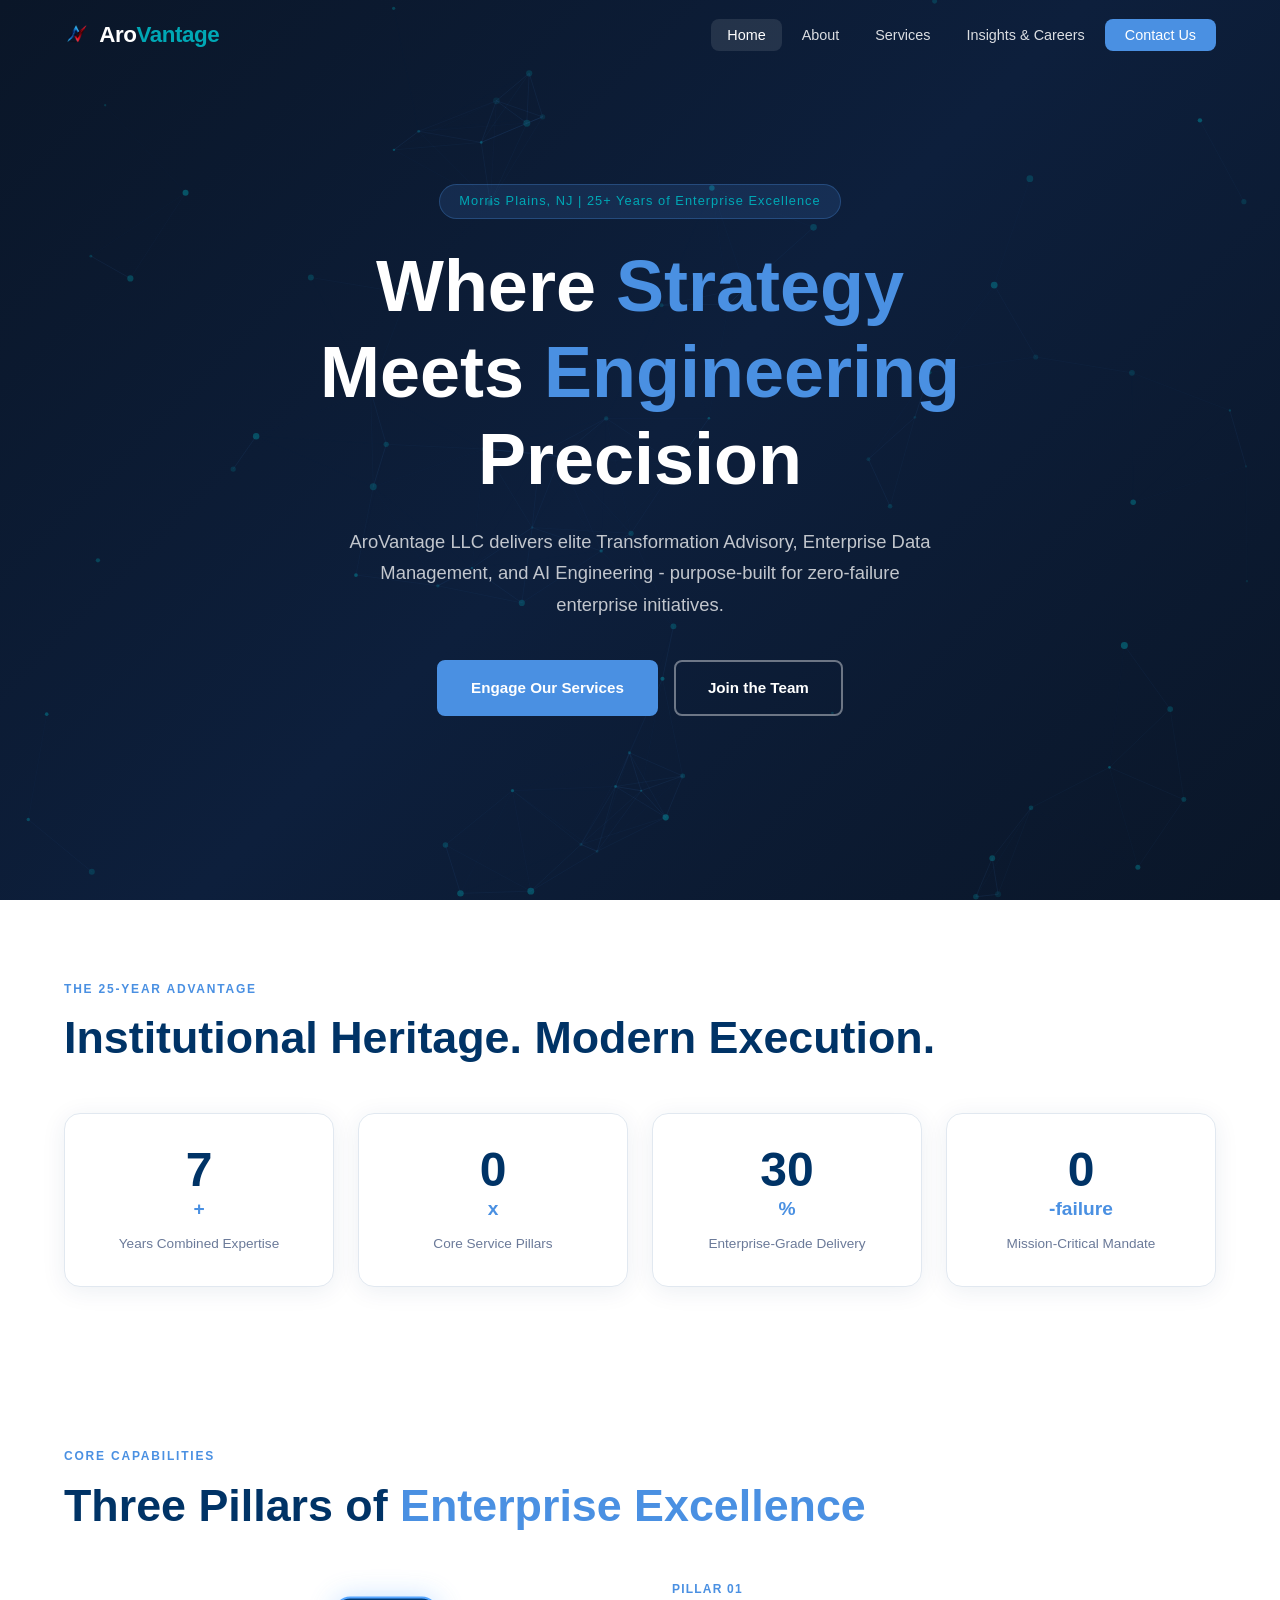
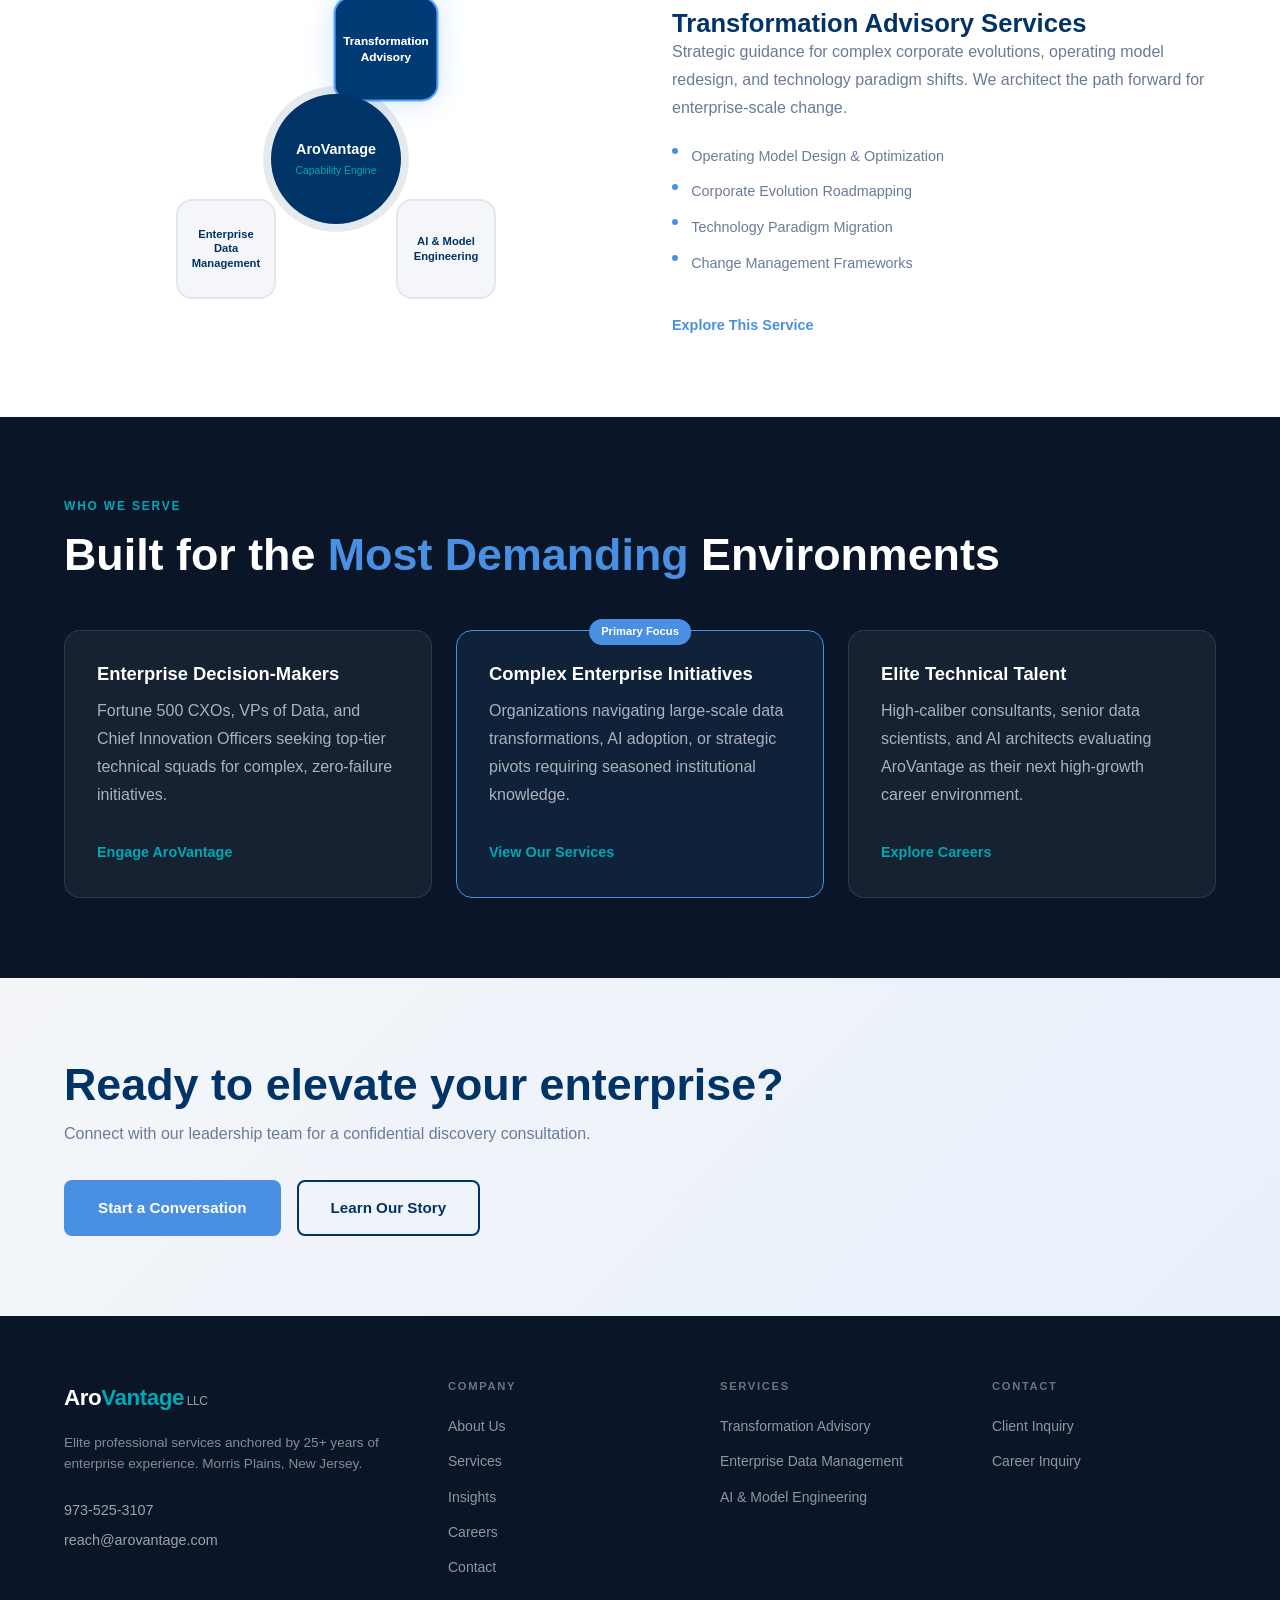
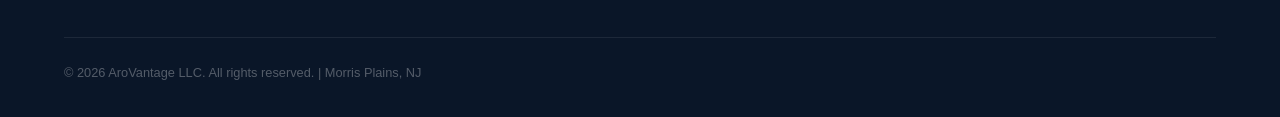
==== commit bdd33ddf: "Update index.html" ====
--- a/index.html
+++ b/index.html
@@ -34,3 +34,89 @@
 <div class="hero-ctas fade-in-up delay-3">
 <a href="contact.html?type=client" class="btn btn-primary">Engage Our Services</a>
 <a href="insights.html#careers" class="btn btn-secondary">Join the Team</a>
+</div>
+</div>
+</section>
+<section class="pedigree section-pad">
+<div class="container">
+<div class="section-label fade-in-up">The 25-Year Advantage</div>
+<h2 class="section-title fade-in-up delay-1">Institutional Heritage. Modern Execution.</h2>
+<div class="pedigree-grid">
+<div class="pedigree-card fade-in-up delay-1"><div class="pedigree-number" data-target="25">0</div><div class="pedigree-unit">+</div><div class="pedigree-label">Years Combined Expertise</div></div>
+<div class="pedigree-card fade-in-up delay-2"><div class="pedigree-number" data-target="3">0</div><div class="pedigree-unit">x</div><div class="pedigree-label">Core Service Pillars</div></div>
+<div class="pedigree-card fade-in-up delay-3"><div class="pedigree-number" data-target="100">0</div><div class="pedigree-unit">%</div><div class="pedigree-label">Enterprise-Grade Delivery</div></div>
+<div class="pedigree-card fade-in-up delay-4"><div class="pedigree-number" data-target="0">0</div><div class="pedigree-unit">-failure</div><div class="pedigree-label">Mission-Critical Mandate</div></div>
+</div>
+</div>
+</section>
+<section class="capability section-pad">
+<div class="container">
+<div class="section-label fade-in-up">Core Capabilities</div>
+<h2 class="section-title fade-in-up delay-1">Three Pillars of <span class="accent">Enterprise Excellence</span></h2>
+<div class="capability-wrapper">
+<div class="capability-wheel" id="capabilityWheel">
+<div class="wheel-center"><div class="wheel-center-text"><span class="wheel-center-label">AroVantage</span><span class="wheel-center-sub">Capability Engine</span></div></div>
+<div class="wheel-segment" data-service="advisory"><div class="segment-label">Transformation Advisory</div></div>
+<div class="wheel-segment" data-service="edm"><div class="segment-label">Enterprise Data Management</div></div>
+<div class="wheel-segment" data-service="ai"><div class="segment-label">AI &amp; Model Engineering</div></div>
+</div>
+<div class="capability-details" id="capabilityDetails">
+<div class="capability-detail active" data-service="advisory">
+<div class="detail-tag">Pillar 01</div>
+<h3>Transformation Advisory Services</h3>
+<p>Strategic guidance for complex corporate evolutions, operating model redesign, and technology paradigm shifts. We architect the path forward for enterprise-scale change.</p>
+<ul class="detail-list"><li>Operating Model Design &amp; Optimization</li><li>Corporate Evolution Roadmapping</li><li>Technology Paradigm Migration</li><li>Change Management Frameworks</li></ul>
+<a href="services.html#advisory" class="detail-link">Explore This Service</a>
+</div>
+<div class="capability-detail" data-service="edm">
+<div class="detail-tag">Pillar 02</div>
+<h3>Enterprise Data Management &amp; Data Strategy</h3>
+<p>Engineering modern data architectures, governance frameworks, and quality pipelines that transform data into a core balance-sheet asset.</p>
+<ul class="detail-list"><li>Modern Data Architecture Design</li><li>Data Governance &amp; Quality Frameworks</li><li>Real-Time Data Pipeline Engineering</li><li>Master Data Management (MDM)</li></ul>
+<a href="services.html#edm" class="detail-link">Explore This Service</a>
+</div>
+<div class="capability-detail" data-service="ai">
+<div class="detail-tag">Pillar 03</div>
+<h3>Artificial Intelligence &amp; Custom Model Engineering</h3>
+<p>Designing, training, and deploying bespoke ML models, LLM fine-tuning, and production-grade generative AI frameworks tailored to your enterprise.</p>
+<ul class="detail-list"><li>Bespoke ML Model Design &amp; Training</li><li>LLM Fine-Tuning &amp; RAG Architectures</li><li>Production GenAI Framework Deployment</li><li>AI Governance &amp; Model Risk Management</li></ul>
+<a href="services.html#ai" class="detail-link">Explore This Service</a>
+</div>
+</div>
+</div>
+</div>
+</section>
+<section class="audience section-pad bg-dark">
+<div class="container">
+<div class="section-label light fade-in-up">Who We Serve</div>
+<h2 class="section-title light fade-in-up delay-1">Built for the <span class="accent">Most Demanding</span> Environments</h2>
+<div class="audience-grid">
+<div class="audience-card fade-in-up delay-1"><h3>Enterprise Decision-Makers</h3><p>Fortune 500 CXOs, VPs of Data, and Chief Innovation Officers seeking top-tier technical squads for complex, zero-failure initiatives.</p><a href="contact.html?type=client" class="audience-link">Engage AroVantage</a></div>
+<div class="audience-card featured fade-in-up delay-2"><div class="audience-badge">Primary Focus</div><h3>Complex Enterprise Initiatives</h3><p>Organizations navigating large-scale data transformations, AI adoption, or strategic pivots requiring seasoned institutional knowledge.</p><a href="services.html" class="audience-link">View Our Services</a></div>
+<div class="audience-card fade-in-up delay-3"><h3>Elite Technical Talent</h3><p>High-caliber consultants, senior data scientists, and AI architects evaluating AroVantage as their next high-growth career environment.</p><a href="insights.html#careers" class="audience-link">Explore Careers</a></div>
+</div>
+</div>
+</section>
+<section class="cta-banner section-pad">
+<div class="container">
+<div class="cta-inner fade-in-up">
+<div class="cta-text"><h2>Ready to elevate your enterprise?</h2><p>Connect with our leadership team for a confidential discovery consultation.</p></div>
+<div class="cta-actions"><a href="contact.html" class="btn btn-primary">Start a Conversation</a><a href="about.html" class="btn btn-outline">Learn Our Story</a></div>
+</div>
+</div>
+</section>
+<footer class="footer">
+<div class="container">
+<div class="footer-grid">
+<div class="footer-brand"><a href="index.html" class="nav-logo"><span class="logo-aro">Aro</span><span class="logo-vantage">Vantage</span><span class="logo-llc"> LLC</span></a><p>Elite professional services anchored by 25+ years of enterprise experience. Morris Plains, New Jersey.</p><div class="footer-contact"><a href="tel:+19735253107">973-525-3107</a><a href="mailto:reach@arovantage.com">reach@arovantage.com</a></div></div>
+<div class="footer-nav"><h4>Company</h4><ul><li><a href="about.html">About Us</a></li><li><a href="services.html">Services</a></li><li><a href="insights.html">Insights</a></li><li><a href="insights.html#careers">Careers</a></li><li><a href="contact.html">Contact</a></li></ul></div>
+<div class="footer-nav"><h4>Services</h4><ul><li><a href="services.html#advisory">Transformation Advisory</a></li><li><a href="services.html#edm">Enterprise Data Management</a></li><li><a href="services.html#ai">AI &amp; Model Engineering</a></li></ul></div>
+<div class="footer-nav"><h4>Contact</h4><ul><li><a href="contact.html?type=client">Client Inquiry</a></li><li><a href="contact.html?type=career">Career Inquiry</a></li></ul></div>
+</div>
+<div class="footer-bottom"><p>&copy; 2026 AroVantage LLC. All rights reserved. | Morris Plains, NJ</p></div>
+</div>
+</footer>
+<script src="js/canvas.js"></script>
+<script src="js/main.js"></script>
+</body>
+</html>
--- a/css/style.css
+++ b/css/style.css
@@ -34,7 +34,8 @@
 .navbar.scrolled .nav-logo .logo-aro{color:var(--navy);}
 .navbar.scrolled .nav-logo .logo-vantage{color:var(--accent);}
 .nav-container{max-width:1200px;margin:0 auto;padding:0 1.5rem;display:flex;align-items:center;justify-content:space-between;}
-.nav-logo{font-family:'Inter',sans-serif;font-size:1.4rem;font-weight:800;letter-spacing:-0.02em;}
+.nav-logo{font-family:'Inter',sans-serif;font-size:1.4rem;font-weight:800;letter-spacing:-0.02em;display:flex;align-items:center;}
+.nav-logo-img{height:38px;width:auto;max-width:none;margin-right:10px;vertical-align:middle;object-fit:contain;flex-shrink:0;}
 .logo-aro{color:var(--white);}
 .logo-vantage{color:var(--cyan);}
 .logo-llc{color:rgba(255,255,255,0.6);font-size:0.75rem;font-weight:400;}
